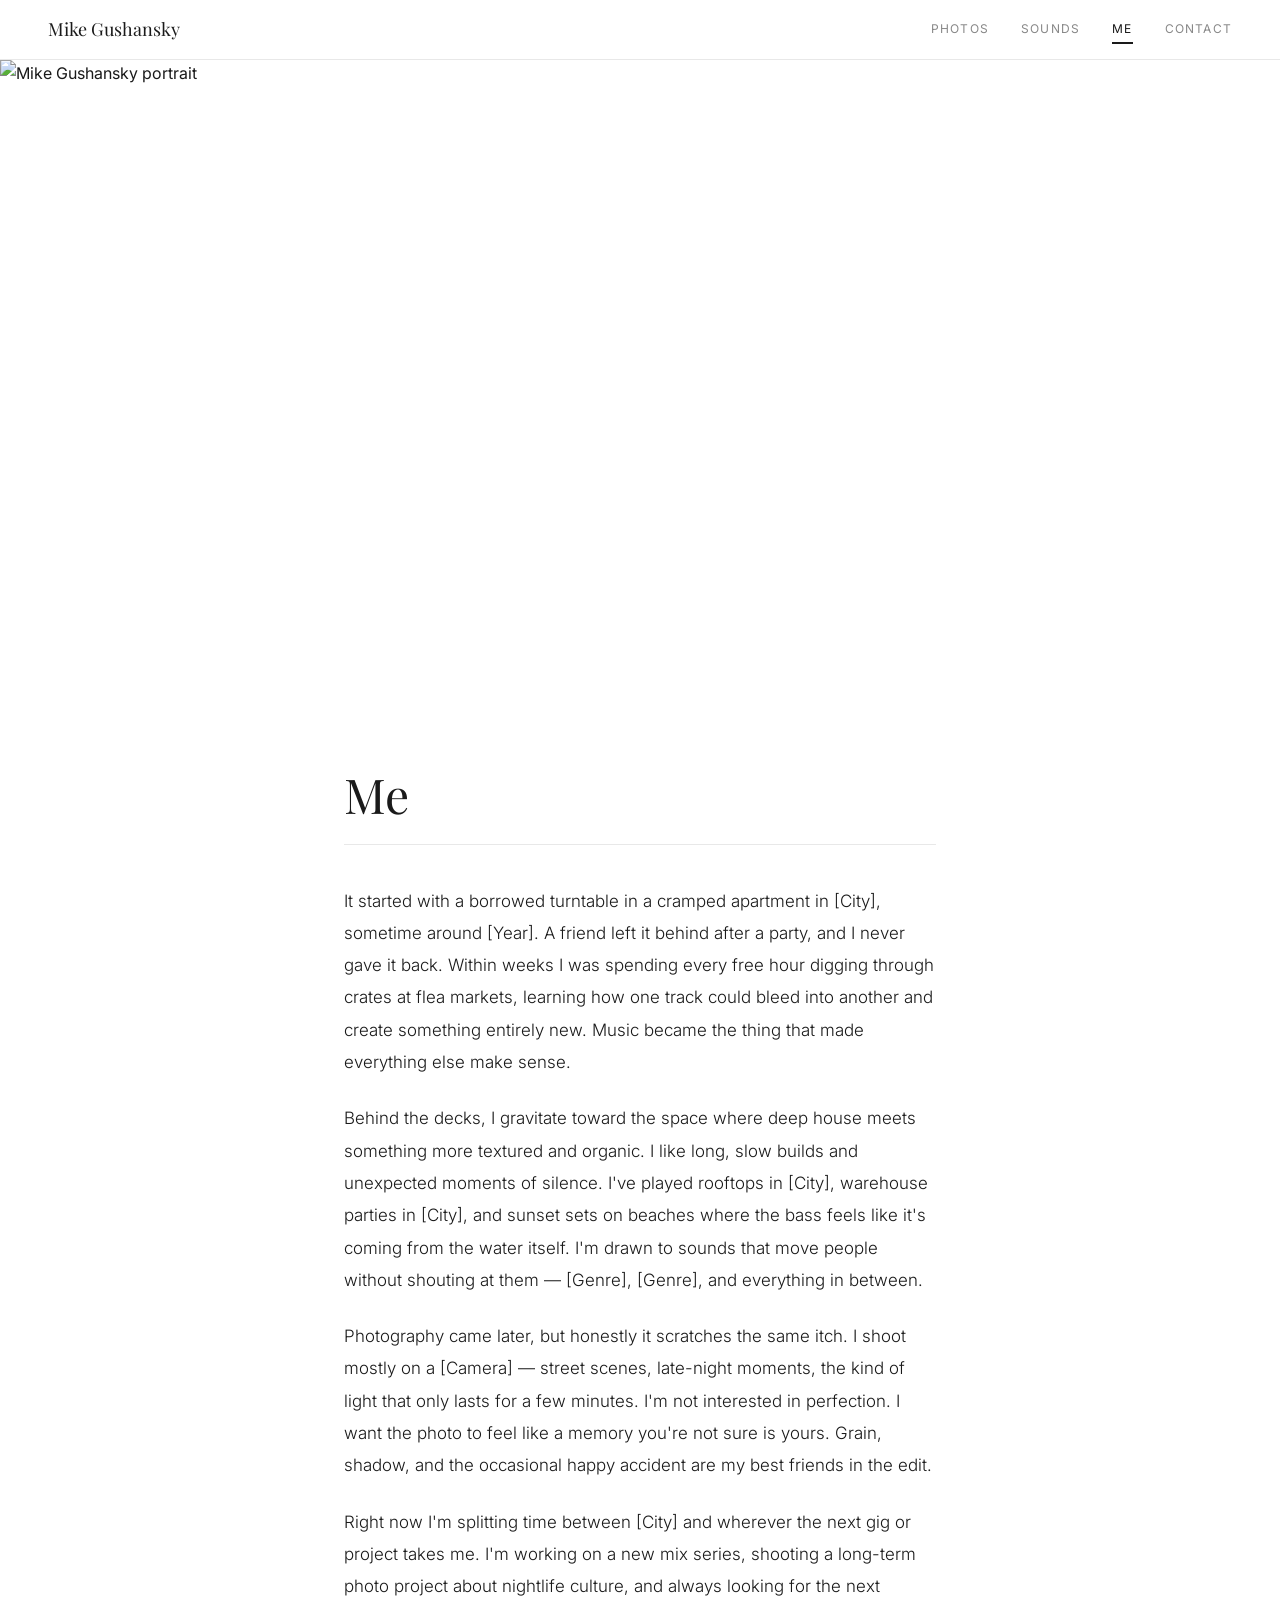
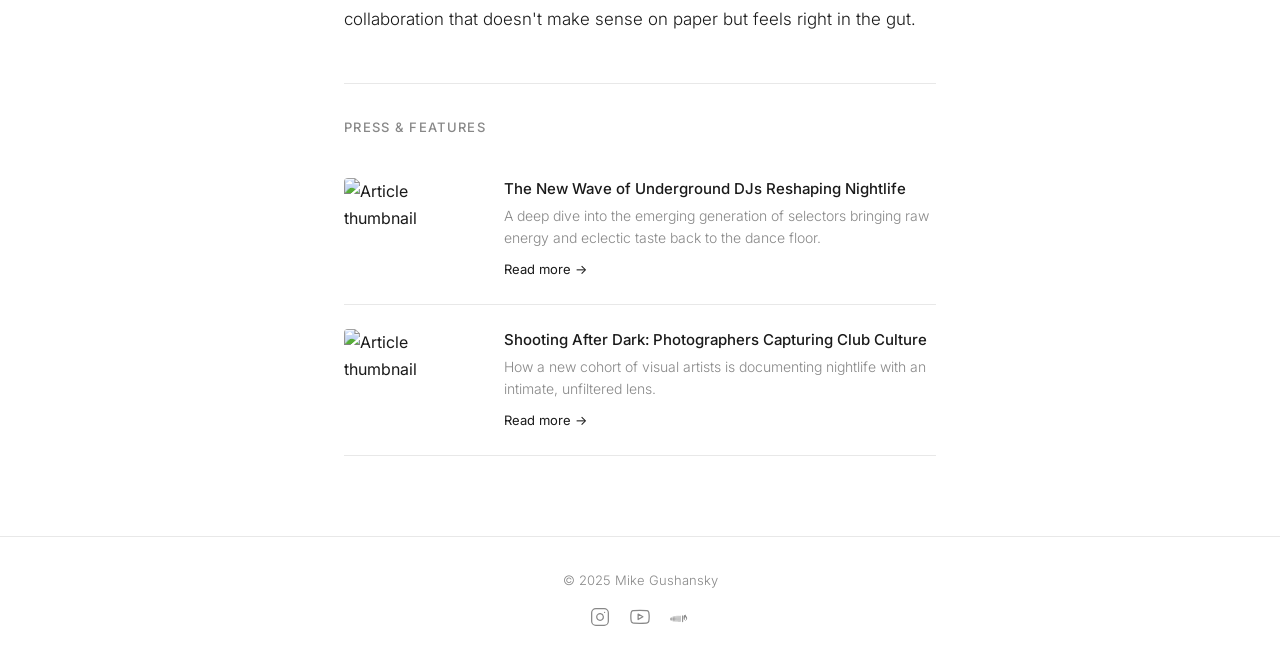
==== me.html @ 5182df88 "Initial commit — full portfolio website Complete static site with homepage, photos gallery, sounds/m" ====
<!DOCTYPE html>
<html lang="en">
<head>
  <meta charset="UTF-8">
  <meta name="viewport" content="width=device-width, initial-scale=1.0">
  <meta name="description" content="About Mike Gushansky — DJ, photographer, and creative based in Tel Aviv.">
  <meta property="og:title" content="Mike Gushansky — DJ & Photographer">
  <meta property="og:description" content="Music and photography by Mike Gushansky.">
  <title>Mike Gushansky — Me</title>
  <link rel="preconnect" href="https://fonts.googleapis.com">
  <link href="https://fonts.googleapis.com/css2?family=Playfair+Display:ital,wght@0,400;0,700;1,400&family=Inter:wght@300;400;500&display=swap" rel="stylesheet">
  <link rel="stylesheet" href="css/styles.css">
  <script src="https://identity.netlify.com/v1/netlify-identity-widget.js"></script>
</head>
<body>

  <!-- Top Navigation -->
  <nav class="top-nav">
    <a href="index.html" class="top-nav__logo">Mike Gushansky</a>
    <div class="top-nav__links">
      <a href="photos.html" class="top-nav__link">Photos</a>
      <a href="sounds.html" class="top-nav__link">Sounds</a>
      <a href="me.html" class="top-nav__link top-nav__link--active">Me</a>
      <a href="contact.html" class="top-nav__link">Contact</a>
    </div>
    <button class="hamburger" aria-label="Menu">
      <span class="hamburger__line"></span>
      <span class="hamburger__line"></span>
      <span class="hamburger__line"></span>
    </button>
  </nav>

  <!-- Mobile Menu -->
  <div class="mobile-menu">
    <a href="photos.html" class="mobile-menu__link">Photos</a>
    <a href="sounds.html" class="mobile-menu__link">Sounds</a>
    <a href="me.html" class="mobile-menu__link mobile-menu__link--active">Me</a>
    <a href="contact.html" class="mobile-menu__link">Contact</a>
  </div>

  <div class="page-body">
    <main>

      <!-- ME PAGE PHOTO: replace src with your photo path -->
      <div class="me-hero">
        <img src="https://picsum.photos/1600/900?random=20" alt="Mike Gushansky portrait">
      </div>

      <div class="me-content">
        <h1 class="me-content__title fade-in">Me</h1>
        <hr class="me-content__rule">

        <div class="me-content__bio fade-in">
          <p>It started with a borrowed turntable in a cramped apartment in [City], sometime around [Year]. A friend left it behind after a party, and I never gave it back. Within weeks I was spending every free hour digging through crates at flea markets, learning how one track could bleed into another and create something entirely new. Music became the thing that made everything else make sense.</p>

          <p>Behind the decks, I gravitate toward the space where deep house meets something more textured and organic. I like long, slow builds and unexpected moments of silence. I've played rooftops in [City], warehouse parties in [City], and sunset sets on beaches where the bass feels like it's coming from the water itself. I'm drawn to sounds that move people without shouting at them — [Genre], [Genre], and everything in between.</p>

          <p>Photography came later, but honestly it scratches the same itch. I shoot mostly on a [Camera] — street scenes, late-night moments, the kind of light that only lasts for a few minutes. I'm not interested in perfection. I want the photo to feel like a memory you're not sure is yours. Grain, shadow, and the occasional happy accident are my best friends in the edit.</p>

          <p>Right now I'm splitting time between [City] and wherever the next gig or project takes me. I'm working on a new mix series, shooting a long-term photo project about nightlife culture, and always looking for the next collaboration that doesn't make sense on paper but feels right in the gut.</p>
        </div>

        <!-- Press & Features -->
        <div class="me-press fade-in">
          <h2 class="me-press__heading">Press & Features</h2>

          <!-- PRESS CARD: replace href, thumbnail src, title, description -->
          <a href="#" class="press-card" target="_blank">
            <img src="https://picsum.photos/seed/press1/400/250" alt="Article thumbnail" class="press-card__img">
            <div class="press-card__text">
              <h3 class="press-card__title">The New Wave of Underground DJs Reshaping Nightlife</h3>
              <p class="press-card__desc">A deep dive into the emerging generation of selectors bringing raw energy and eclectic taste back to the dance floor.</p>
              <span class="press-card__link">Read more &rarr;</span>
            </div>
          </a>

          <!-- PRESS CARD: replace href, thumbnail src, title, description -->
          <a href="#" class="press-card" target="_blank">
            <img src="https://picsum.photos/seed/press2/400/250" alt="Article thumbnail" class="press-card__img">
            <div class="press-card__text">
              <h3 class="press-card__title">Shooting After Dark: Photographers Capturing Club Culture</h3>
              <p class="press-card__desc">How a new cohort of visual artists is documenting nightlife with an intimate, unfiltered lens.</p>
              <span class="press-card__link">Read more &rarr;</span>
            </div>
          </a>

        </div>

      </div>

    </main>

    <!-- Footer -->
    <footer class="site-footer">
      <p class="site-footer__copy">&copy; 2025 Mike Gushansky</p>
      <div class="site-footer__socials">
        <a href="#" target="_blank" aria-label="Instagram">
          <svg viewBox="0 0 24 24" fill="none" stroke="currentColor" stroke-width="1.5" stroke-linecap="round" stroke-linejoin="round"><rect x="2" y="2" width="20" height="20" rx="5" ry="5"></rect><path d="M16 11.37A4 4 0 1 1 12.63 8 4 4 0 0 1 16 11.37z"></path><line x1="17.5" y1="6.5" x2="17.51" y2="6.5"></line></svg>
        </a>
        <a href="#" target="_blank" aria-label="YouTube">
          <svg viewBox="0 0 24 24" fill="none" stroke="currentColor" stroke-width="1.5" stroke-linecap="round" stroke-linejoin="round"><path d="M22.54 6.42a2.78 2.78 0 0 0-1.94-2C18.88 4 12 4 12 4s-6.88 0-8.6.46a2.78 2.78 0 0 0-1.94 2A29 29 0 0 0 1 11.75a29 29 0 0 0 .46 5.33A2.78 2.78 0 0 0 3.4 19.13C5.12 19.56 12 19.56 12 19.56s6.88 0 8.6-.46a2.78 2.78 0 0 0 1.94-2 29 29 0 0 0 .46-5.25 29 29 0 0 0-.46-5.43z"></path><polygon points="9.75 15.02 15.5 11.75 9.75 8.48 9.75 15.02"></polygon></svg>
        </a>
        <a href="#" target="_blank" aria-label="SoundCloud">
          <svg viewBox="0 0 24 24" fill="currentColor"><path d="M1.175 12.225c-.051 0-.094.046-.101.1l-.233 2.154.233 2.105c.007.058.05.098.101.098.05 0 .09-.04.099-.098l.255-2.105-.27-2.154c-.009-.06-.05-.1-.1-.1m-.899.828c-.06 0-.091.037-.104.094L0 14.479l.172 1.282c.013.06.045.094.104.094.057 0 .09-.038.104-.094l.2-1.282-.2-1.332c-.014-.057-.047-.094-.104-.094m1.8-1.156c-.063 0-.11.05-.116.11l-.213 2.451.213 2.36c.006.063.053.11.116.11.063 0 .109-.047.116-.11l.244-2.36-.244-2.45c-.007-.064-.053-.111-.116-.111m.899-.427c-.073 0-.126.058-.132.125l-.193 2.878.193 2.728c.006.071.059.125.132.125.072 0 .123-.054.132-.125l.217-2.728-.217-2.878c-.009-.067-.06-.125-.132-.125m.9-.235c-.082 0-.14.066-.148.14l-.174 3.113.174 2.86c.008.076.066.14.148.14.08 0 .138-.064.148-.14l.197-2.86-.197-3.113c-.01-.074-.068-.14-.148-.14m.9-.236c-.09 0-.154.073-.16.155l-.155 3.349.155 2.94c.006.084.07.155.16.155.088 0 .152-.071.16-.155l.175-2.94-.175-3.349c-.008-.082-.072-.155-.16-.155m.998-.146c-.1 0-.17.08-.176.168l-.135 3.495.135 2.993c.006.09.076.168.176.168.098 0 .168-.078.176-.168l.154-2.993-.154-3.495c-.008-.088-.078-.168-.176-.168m1.1-.198c-.11 0-.187.09-.193.183l-.117 3.693.117 3.024c.006.098.083.183.193.183.108 0 .183-.085.193-.183l.13-3.024-.13-3.693c-.01-.093-.085-.183-.193-.183m1.098-.134c-.12 0-.2.098-.207.197l-.098 3.827.098 3.05c.007.103.087.197.207.197.118 0 .198-.094.207-.197l.11-3.05-.11-3.827c-.009-.099-.089-.197-.207-.197m1.1-.088c-.13 0-.214.105-.22.21l-.078 3.915.079 3.066c.006.11.09.21.22.21.127 0 .21-.1.22-.21l.088-3.066-.089-3.914c-.009-.106-.092-.211-.22-.211m1.202-.02c-.14 0-.228.116-.234.226l-.063 3.934.064 3.076c.006.116.094.226.234.226.137 0 .225-.11.234-.226l.072-3.076-.072-3.934c-.009-.11-.097-.226-.234-.226m1.2.032c-.148 0-.24.122-.247.238l-.047 3.902.047 3.082c.007.12.1.238.248.238.146 0 .238-.118.247-.238l.053-3.082-.053-3.902c-.009-.116-.101-.238-.247-.238m1.302.05c-.09 0-.168.04-.217.106-.03.04-.047.09-.05.143l-.03 3.747.03 3.074c.004.06.02.11.05.15.05.065.127.107.218.107.088 0 .165-.04.215-.104.032-.04.05-.092.053-.153l.034-3.074-.034-3.747c-.003-.06-.02-.11-.053-.15-.05-.067-.127-.109-.216-.109m2.372-.384c-.193 0-.36.079-.474.21a.62.62 0 0 0-.152.378v.002l-.035 3.822.035 3.05a.627.627 0 0 0 .626.593c.33 0 .604-.252.627-.577v.003l.038-3.069-.038-3.838c-.016-.04-.027-.08-.044-.116a1.1 1.1 0 0 0-.193-.32 1.094 1.094 0 0 0-.39-.278m4.1-.497c-.227-.09-.474-.137-.73-.137-1.12 0-2.028.89-2.058 2.003v.004l-.002 2.588v.002c.03 1.112.938 2.001 2.06 2.001.556 0 1.06-.22 1.43-.578.371-.359.6-.858.6-1.41V13.12c0-1.094-.757-2.012-1.781-2.268m.614 4.678a.835.835 0 0 1-.834.834c-.46 0-.833-.374-.833-.834v-2.41a.834.834 0 0 1 .833-.832c.46 0 .834.372.834.833v2.41z"/></svg>
        </a>
      </div>
    </footer>

  </div>

  <script src="js/main.js"></script>
  <script>
    if (window.netlifyIdentity) {
      window.netlifyIdentity.on("init", user => {
        if (!user) {
          window.netlifyIdentity.on("login", () => {
            document.location.href = "/admin/";
          });
        }
      });
    }
  </script>
</body>
</html>
---- css/styles.css ----
/* ==========================================================================
   Mike Gushansky — Global Stylesheet
   ========================================================================== */

/* --- CSS Custom Properties --- */
:root {
  --color-bg: #FFFFFF;
  --color-bg-soft: #F7F7F5;
  --color-text: #1A1A1A;
  --color-text-muted: #888888;
  --color-border: #E8E8E8;
  --color-hover: #000000;
}

/* --- Reset & Base --- */
*,
*::before,
*::after {
  margin: 0;
  padding: 0;
  box-sizing: border-box;
}

html {
  font-size: 16px;
  -webkit-text-size-adjust: 100%;
}

body {
  font-family: 'Inter', -apple-system, BlinkMacSystemFont, sans-serif;
  font-weight: 400;
  color: var(--color-text);
  background: var(--color-bg);
  line-height: 1.7;
  -webkit-font-smoothing: antialiased;
  -moz-osx-font-smoothing: grayscale;
}

a {
  color: inherit;
  text-decoration: none;
}

img {
  display: block;
  max-width: 100%;
}

ul, ol {
  list-style: none;
}

button {
  font-family: inherit;
  cursor: pointer;
  border: none;
  background: none;
}

select, input, textarea {
  font-family: inherit;
}

/* --- Fade In Animation --- */
.fade-in {
  opacity: 0;
  transform: translateY(24px);
  transition: opacity 0.6s ease, transform 0.6s ease;
}

.fade-in.visible {
  opacity: 1;
  transform: translateY(0);
}

/* ==========================================================================
   HOMEPAGE
   ========================================================================== */

.home-page {
  height: 100vh;
  height: 100dvh;
  overflow: hidden;
  position: relative;
  background: var(--color-bg);
}

/* Corner Navigation */
.corner-nav__link {
  position: fixed;
  font-family: 'Inter', sans-serif;
  font-weight: 400;
  text-transform: uppercase;
  letter-spacing: 0.15em;
  font-size: 12px;
  color: var(--color-text-muted);
  transition: color 0.3s ease;
  z-index: 10;
}

.corner-nav__link:hover {
  color: var(--color-text);
}

.corner-nav__link--top-left {
  top: 32px;
  left: 32px;
}

.corner-nav__link--top-right {
  top: 32px;
  right: 32px;
}

.corner-nav__link--bottom-left {
  bottom: 32px;
  left: 32px;
}

.corner-nav__link--bottom-right {
  bottom: 32px;
  right: 32px;
}

/* Centered Name */
.home-name {
  position: absolute;
  top: 50%;
  left: 50%;
  transform: translate(-50%, -50%);
  font-family: 'Playfair Display', serif;
  font-weight: 400;
  font-size: clamp(36px, 6vw, 72px);
  color: var(--color-text);
  white-space: nowrap;
  text-align: center;
}

/* ==========================================================================
   INNER PAGE NAVIGATION
   ========================================================================== */

.top-nav {
  position: fixed;
  top: 0;
  left: 0;
  right: 0;
  height: 60px;
  background: var(--color-bg);
  border-bottom: 1px solid var(--color-border);
  display: flex;
  align-items: center;
  justify-content: space-between;
  padding: 0 48px;
  z-index: 1000;
}

.top-nav__logo {
  font-family: 'Playfair Display', serif;
  font-weight: 400;
  font-size: 18px;
  color: var(--color-text);
}

.top-nav__links {
  display: flex;
  align-items: center;
  gap: 32px;
}

.top-nav__link {
  font-family: 'Inter', sans-serif;
  font-weight: 400;
  text-transform: uppercase;
  letter-spacing: 0.1em;
  font-size: 12px;
  color: var(--color-text-muted);
  transition: color 0.3s ease;
  position: relative;
}

.top-nav__link:hover {
  color: var(--color-text);
}

.top-nav__link--active {
  color: var(--color-text);
}

.top-nav__link--active::after {
  content: '';
  position: absolute;
  bottom: -4px;
  left: 0;
  right: 0;
  height: 2px;
  background: var(--color-text);
}

/* Hamburger */
.hamburger {
  display: none;
  flex-direction: column;
  justify-content: center;
  align-items: center;
  width: 32px;
  height: 32px;
  gap: 5px;
  cursor: pointer;
  z-index: 1001;
}

.hamburger__line {
  width: 20px;
  height: 1.5px;
  background: var(--color-text);
  transition: transform 0.3s ease, opacity 0.3s ease;
}

.hamburger.active .hamburger__line:nth-child(1) {
  transform: translateY(6.5px) rotate(45deg);
}

.hamburger.active .hamburger__line:nth-child(2) {
  opacity: 0;
}

.hamburger.active .hamburger__line:nth-child(3) {
  transform: translateY(-6.5px) rotate(-45deg);
}

/* Mobile Menu Overlay */
.mobile-menu {
  display: none;
  position: fixed;
  inset: 0;
  background: var(--color-bg);
  z-index: 999;
  flex-direction: column;
  align-items: center;
  justify-content: center;
  gap: 40px;
}

.mobile-menu.active {
  display: flex;
}

.mobile-menu__link {
  font-family: 'Inter', sans-serif;
  font-weight: 400;
  text-transform: uppercase;
  letter-spacing: 0.15em;
  font-size: 16px;
  color: var(--color-text-muted);
  transition: color 0.3s ease;
}

.mobile-menu__link:hover,
.mobile-menu__link--active {
  color: var(--color-text);
}

/* ==========================================================================
   INNER PAGE LAYOUT
   ========================================================================== */

.page-body {
  padding-top: 60px;
}

.content-wrap {
  max-width: 1200px;
  margin: 0 auto;
  padding: 0 48px;
}

.section-padding {
  padding: 80px 0;
}

/* ==========================================================================
   FOOTER
   ========================================================================== */

.site-footer {
  border-top: 1px solid var(--color-border);
  padding: 32px 0;
  text-align: center;
}

.site-footer__copy {
  font-family: 'Inter', sans-serif;
  font-weight: 300;
  font-size: 13px;
  color: var(--color-text-muted);
}

.site-footer__socials {
  display: flex;
  align-items: center;
  justify-content: center;
  gap: 20px;
  margin-top: 16px;
}

.site-footer__socials a {
  color: var(--color-text-muted);
  transition: color 0.3s ease;
  display: flex;
}

.site-footer__socials a:hover {
  color: var(--color-text);
}

.site-footer__socials svg {
  width: 20px;
  height: 20px;
}

/* ==========================================================================
   PHOTOS PAGE — Carousel
   ========================================================================== */

.carousel {
  position: relative;
  width: 100%;
  height: 100vh;
  overflow: hidden;
}

.carousel__track {
  display: flex;
  height: 100%;
  transition: transform 0.5s ease;
}

.carousel__slide {
  min-width: 100%;
  height: 100%;
  position: relative;
}

.carousel__slide img {
  width: 100%;
  height: 100%;
  object-fit: cover;
}

.carousel__caption {
  position: absolute;
  bottom: 0;
  left: 0;
  right: 0;
  padding: 80px 48px 40px;
  background: linear-gradient(to top, rgba(0,0,0,0.5), transparent);
  z-index: 2;
}

.carousel__caption-title {
  font-family: 'Inter', sans-serif;
  font-weight: 400;
  font-size: 16px;
  color: #fff;
  margin-bottom: 4px;
}

.carousel__caption-meta {
  font-family: 'Inter', sans-serif;
  font-weight: 300;
  font-size: 13px;
  color: rgba(255,255,255,0.7);
}

.carousel__arrow {
  position: absolute;
  top: 50%;
  transform: translateY(-50%);
  width: 48px;
  height: 48px;
  border-radius: 50%;
  background: rgba(255,255,255,0.15);
  display: flex;
  align-items: center;
  justify-content: center;
  z-index: 3;
  transition: background 0.3s ease;
  cursor: pointer;
  border: none;
}

.carousel__arrow:hover {
  background: rgba(255,255,255,0.3);
}

.carousel__arrow svg {
  width: 20px;
  height: 20px;
  fill: none;
  stroke: #fff;
  stroke-width: 2;
  stroke-linecap: round;
  stroke-linejoin: round;
}

.carousel__arrow--prev {
  left: 24px;
}

.carousel__arrow--next {
  right: 24px;
}

.carousel__dots {
  position: absolute;
  bottom: 20px;
  left: 50%;
  transform: translateX(-50%);
  display: flex;
  gap: 8px;
  z-index: 3;
}

.carousel__dot {
  width: 8px;
  height: 8px;
  border-radius: 50%;
  background: rgba(255,255,255,0.4);
  cursor: pointer;
  border: none;
  padding: 0;
  transition: background 0.3s ease;
}

.carousel__dot--active {
  background: #fff;
}

/* ==========================================================================
   PHOTOS PAGE — Masonry Gallery
   ========================================================================== */

.gallery {
  column-count: 2;
  column-gap: 12px;
  padding: 12px 0;
}

.gallery__item {
  break-inside: avoid;
  margin-bottom: 12px;
  cursor: pointer;
  overflow: hidden;
}

.gallery__item img {
  width: 100%;
  display: block;
  opacity: 0;
  transition: opacity 0.6s ease;
}

.gallery__item img.loaded {
  opacity: 1;
}

/* ==========================================================================
   PHOTOS PAGE — Lightbox
   ========================================================================== */

.lightbox {
  display: none;
  position: fixed;
  inset: 0;
  background: #000;
  z-index: 2000;
  align-items: center;
  justify-content: center;
}

.lightbox.active {
  display: flex;
}

.lightbox__img {
  max-width: 95vw;
  max-height: 95vh;
  object-fit: contain;
}

.lightbox__close {
  position: absolute;
  top: 20px;
  right: 24px;
  color: #fff;
  font-size: 24px;
  cursor: pointer;
  background: none;
  border: none;
  line-height: 1;
  z-index: 2001;
  padding: 8px;
}

.lightbox__arrow {
  position: absolute;
  top: 50%;
  transform: translateY(-50%);
  width: 48px;
  height: 48px;
  border-radius: 50%;
  background: rgba(255,255,255,0.15);
  display: flex;
  align-items: center;
  justify-content: center;
  z-index: 2001;
  transition: background 0.3s ease;
  cursor: pointer;
  border: none;
}

.lightbox__arrow:hover {
  background: rgba(255,255,255,0.3);
}

.lightbox__arrow svg {
  width: 20px;
  height: 20px;
  fill: none;
  stroke: #fff;
  stroke-width: 2;
  stroke-linecap: round;
  stroke-linejoin: round;
}

.lightbox__arrow--prev {
  left: 24px;
}

.lightbox__arrow--next {
  right: 24px;
}

/* ==========================================================================
   SOUNDS PAGE
   ========================================================================== */

.page-header {
  text-align: center;
  padding: 80px 0 48px;
}

.page-header__title {
  font-family: 'Playfair Display', serif;
  font-weight: 400;
  font-size: clamp(36px, 5vw, 48px);
  color: var(--color-text);
  margin-bottom: 12px;
}

.page-header__tagline {
  font-family: 'Inter', sans-serif;
  font-weight: 300;
  font-size: 16px;
  color: var(--color-text-muted);
}

/* Featured Mix */
.featured-mix {
  max-width: 900px;
  margin: 0 auto;
  padding-bottom: 80px;
}

.featured-mix__embed {
  position: relative;
  padding-bottom: 56.25%;
  height: 0;
  border-radius: 4px;
  overflow: hidden;
  box-shadow: 0 4px 24px rgba(0,0,0,0.08);
}

.featured-mix__embed iframe {
  position: absolute;
  top: 0;
  left: 0;
  width: 100%;
  height: 100%;
  border: 0;
}

.featured-mix__info {
  margin-top: 24px;
}

.featured-mix__title {
  font-family: 'Playfair Display', serif;
  font-weight: 400;
  font-size: clamp(24px, 3vw, 32px);
  color: var(--color-text);
  margin-bottom: 8px;
}

.featured-mix__meta {
  font-family: 'Inter', sans-serif;
  font-weight: 300;
  font-size: 13px;
  color: var(--color-text-muted);
  margin-bottom: 16px;
}

.featured-mix__desc {
  font-family: 'Inter', sans-serif;
  font-weight: 300;
  font-size: 15px;
  line-height: 1.7;
  color: var(--color-text);
}

/* Mix Grid */
.mix-section__heading {
  font-family: 'Playfair Display', serif;
  font-weight: 400;
  font-size: clamp(28px, 4vw, 36px);
  color: var(--color-text);
  margin-bottom: 40px;
}

.mix-grid {
  display: grid;
  grid-template-columns: repeat(2, 1fr);
  gap: 32px;
}

.mix-card {
  cursor: pointer;
}

.mix-card__thumb {
  position: relative;
  border-radius: 4px;
  overflow: hidden;
}

.mix-card__thumb img {
  width: 100%;
  aspect-ratio: 16 / 9;
  object-fit: cover;
  transition: transform 0.3s ease;
}

.mix-card:hover .mix-card__thumb img {
  transform: scale(1.02);
}

.mix-card__title {
  font-family: 'Inter', sans-serif;
  font-weight: 500;
  font-size: 16px;
  margin-top: 12px;
  color: var(--color-text);
}

.mix-card__meta {
  font-family: 'Inter', sans-serif;
  font-weight: 300;
  font-size: 13px;
  color: var(--color-text-muted);
  margin-top: 4px;
}

.mix-card__genre {
  display: inline-block;
  border: 1px solid var(--color-border);
  border-radius: 100px;
  padding: 4px 10px;
  font-family: 'Inter', sans-serif;
  font-weight: 400;
  font-size: 11px;
  text-transform: uppercase;
  letter-spacing: 0.1em;
  color: var(--color-text-muted);
  margin-top: 8px;
}

/* Mix Modal */
.mix-modal {
  display: none;
  position: fixed;
  inset: 0;
  background: rgba(0,0,0,0.85);
  z-index: 2000;
  align-items: center;
  justify-content: center;
}

.mix-modal.active {
  display: flex;
}

.mix-modal__container {
  background: #fff;
  max-width: 800px;
  width: 90%;
  padding: 24px;
  border-radius: 4px;
  position: relative;
}

.mix-modal__embed {
  position: relative;
  padding-bottom: 56.25%;
  height: 0;
}

.mix-modal__embed iframe {
  position: absolute;
  top: 0;
  left: 0;
  width: 100%;
  height: 100%;
  border: 0;
}

.mix-modal__close {
  position: absolute;
  top: -40px;
  right: 0;
  color: #fff;
  font-size: 24px;
  cursor: pointer;
  background: none;
  border: none;
  line-height: 1;
  padding: 8px;
  transition: color 0.3s ease;
}

.mix-modal__close:hover {
  color: var(--color-text-muted);
}

/* ==========================================================================
   ME PAGE
   ========================================================================== */

.me-hero {
  width: 100%;
  height: 70vh;
  overflow: hidden;
}

.me-hero img {
  width: 100%;
  height: 100%;
  object-fit: cover;
  object-position: center top;
}

.me-content {
  max-width: 640px;
  margin: 64px auto 0;
  padding: 0 24px 80px;
}

.me-content__title {
  font-family: 'Playfair Display', serif;
  font-weight: 400;
  font-size: clamp(36px, 5vw, 48px);
  margin-bottom: 8px;
}

.me-content__rule {
  border: none;
  border-top: 1px solid var(--color-border);
  margin-bottom: 40px;
}

.me-content__bio p {
  font-family: 'Inter', sans-serif;
  font-weight: 300;
  font-size: 17px;
  line-height: 1.9;
  margin-bottom: 24px;
}

/* Press */
.me-press {
  margin-top: 48px;
  border-top: 1px solid var(--color-border);
  padding-top: 32px;
}

.me-press__heading {
  font-family: 'Inter', sans-serif;
  font-weight: 500;
  font-size: 13px;
  text-transform: uppercase;
  letter-spacing: 0.1em;
  color: var(--color-text-muted);
  margin-bottom: 16px;
}

/* Press Cards */
.press-card {
  display: flex;
  gap: 20px;
  padding: 24px 0;
  border-bottom: 1px solid var(--color-border);
  text-decoration: none;
  color: inherit;
  transition: opacity 0.3s ease;
}

.press-card:hover .press-card__img {
  opacity: 0.85;
}

.press-card__img {
  width: 140px;
  aspect-ratio: 16 / 10;
  object-fit: cover;
  border-radius: 4px;
  flex-shrink: 0;
  transition: opacity 0.3s ease;
}

.press-card__text {
  display: flex;
  flex-direction: column;
  justify-content: center;
}

.press-card__title {
  font-family: 'Inter', sans-serif;
  font-weight: 500;
  font-size: 15px;
  color: var(--color-text);
  line-height: 1.4;
}

.press-card__desc {
  font-family: 'Inter', sans-serif;
  font-weight: 300;
  font-size: 14px;
  color: var(--color-text-muted);
  line-height: 1.6;
  margin-top: 6px;
}

.press-card__link {
  font-family: 'Inter', sans-serif;
  font-weight: 400;
  font-size: 13px;
  color: var(--color-text);
  margin-top: 8px;
}

/* ==========================================================================
   CONTACT PAGE
   ========================================================================== */

.contact-form-wrap {
  max-width: 600px;
  margin: 0 auto;
  padding-bottom: 80px;
}

.contact-form {
  display: flex;
  flex-direction: column;
  gap: 20px;
}

.contact-form input,
.contact-form select,
.contact-form textarea {
  width: 100%;
  border: 1px solid var(--color-border);
  border-radius: 4px;
  padding: 12px 16px;
  font-family: 'Inter', sans-serif;
  font-weight: 400;
  font-size: 15px;
  color: var(--color-text);
  background: var(--color-bg);
  transition: border-color 0.3s ease;
  appearance: none;
  -webkit-appearance: none;
}

.contact-form select {
  background-image: url("data:image/svg+xml,%3Csvg xmlns='http://www.w3.org/2000/svg' width='12' height='12' viewBox='0 0 12 12'%3E%3Cpath d='M2 4l4 4 4-4' fill='none' stroke='%23888' stroke-width='1.5'/%3E%3C/svg%3E");
  background-repeat: no-repeat;
  background-position: right 16px center;
  padding-right: 40px;
}

.contact-form input:focus,
.contact-form select:focus,
.contact-form textarea:focus {
  border-color: var(--color-text);
  outline: none;
}

.contact-form input::placeholder,
.contact-form textarea::placeholder {
  color: var(--color-text-muted);
}

.contact-form textarea {
  resize: vertical;
}

.contact-form__submit {
  width: 100%;
  height: 52px;
  background: var(--color-text);
  color: #fff;
  font-family: 'Inter', sans-serif;
  font-weight: 500;
  font-size: 14px;
  text-transform: uppercase;
  letter-spacing: 0.1em;
  border: none;
  border-radius: 4px;
  cursor: pointer;
  transition: background 0.3s ease;
}

.contact-form__submit:hover {
  background: #333;
}

#form-success {
  display: none;
  text-align: center;
  padding: 48px 0;
}

#form-success p {
  font-family: 'Inter', sans-serif;
  font-weight: 300;
  font-size: 18px;
  color: var(--color-text);
}

.contact-socials {
  display: flex;
  align-items: center;
  justify-content: center;
  gap: 24px;
  margin-top: 32px;
}

.contact-socials a {
  color: var(--color-text-muted);
  transition: color 0.3s ease;
  display: flex;
}

.contact-socials a:hover {
  color: var(--color-text);
}

.contact-socials svg {
  width: 28px;
  height: 28px;
}

/* ==========================================================================
   RESPONSIVE
   ========================================================================== */

/* Tablet */
@media (max-width: 1024px) {
  .content-wrap {
    padding: 0 32px;
  }
}

/* Mobile */
@media (max-width: 768px) {
  /* Homepage */
  .corner-nav__link {
    font-size: 10px;
  }

  .corner-nav__link--top-left {
    top: 20px;
    left: 20px;
  }

  .corner-nav__link--top-right {
    top: 20px;
    right: 20px;
  }

  .corner-nav__link--bottom-left {
    bottom: 20px;
    left: 20px;
  }

  .corner-nav__link--bottom-right {
    bottom: 20px;
    right: 20px;
  }

  /* Nav */
  .top-nav {
    padding: 0 24px;
  }

  .top-nav__links {
    display: none;
  }

  .hamburger {
    display: flex;
  }

  /* Content */
  .content-wrap {
    padding: 0 24px;
  }

  .section-padding {
    padding: 48px 0;
  }

  /* Photos */
  .gallery {
    column-count: 1;
  }

  .carousel__arrow {
    width: 36px;
    height: 36px;
  }

  .carousel__arrow svg {
    width: 16px;
    height: 16px;
  }

  .carousel__arrow--prev {
    left: 12px;
  }

  .carousel__arrow--next {
    right: 12px;
  }

  .carousel__caption {
    padding: 60px 24px 32px;
  }

  /* Sounds */
  .mix-grid {
    grid-template-columns: 1fr;
  }

  .page-header {
    padding: 48px 0 32px;
  }

  /* Me */
  .me-hero {
    height: 50vh;
  }

  .me-content {
    margin-top: 40px;
  }

  .press-card {
    flex-direction: column;
  }

  .press-card__img {
    width: 100%;
  }

  /* Contact */
  .contact-form-wrap {
    padding-bottom: 48px;
  }
}
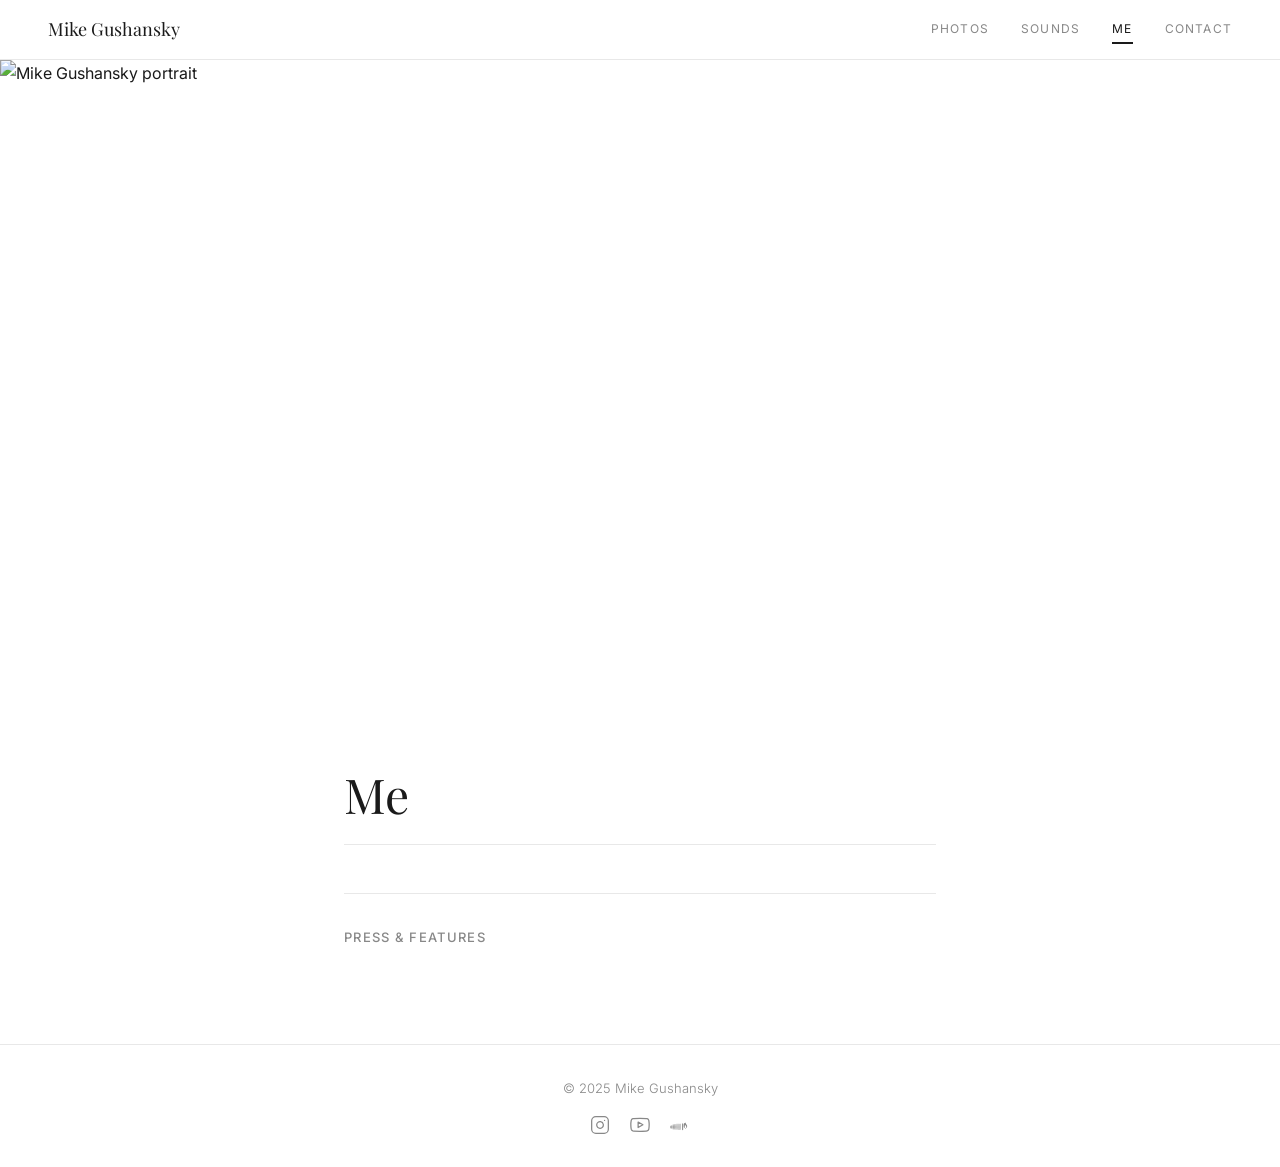
==== commit 5403b730: "Remove all placeholder content — only real CMS submissions show Cleared fake mixes, photos, press ca" ====
--- a/me.html
+++ b/me.html
@@ -51,38 +51,15 @@
         <hr class="me-content__rule">
 
         <div class="me-content__bio fade-in">
-          <p>It started with a borrowed turntable in a cramped apartment in [City], sometime around [Year]. A friend left it behind after a party, and I never gave it back. Within weeks I was spending every free hour digging through crates at flea markets, learning how one track could bleed into another and create something entirely new. Music became the thing that made everything else make sense.</p>
-
-          <p>Behind the decks, I gravitate toward the space where deep house meets something more textured and organic. I like long, slow builds and unexpected moments of silence. I've played rooftops in [City], warehouse parties in [City], and sunset sets on beaches where the bass feels like it's coming from the water itself. I'm drawn to sounds that move people without shouting at them — [Genre], [Genre], and everything in between.</p>
-
-          <p>Photography came later, but honestly it scratches the same itch. I shoot mostly on a [Camera] — street scenes, late-night moments, the kind of light that only lasts for a few minutes. I'm not interested in perfection. I want the photo to feel like a memory you're not sure is yours. Grain, shadow, and the occasional happy accident are my best friends in the edit.</p>
-
-          <p>Right now I'm splitting time between [City] and wherever the next gig or project takes me. I'm working on a new mix series, shooting a long-term photo project about nightlife culture, and always looking for the next collaboration that doesn't make sense on paper but feels right in the gut.</p>
+          <p></p>
+          <p></p>
+          <p></p>
+          <p></p>
         </div>
 
         <!-- Press & Features -->
         <div class="me-press fade-in">
           <h2 class="me-press__heading">Press & Features</h2>
-
-          <!-- PRESS CARD: replace href, thumbnail src, title, description -->
-          <a href="#" class="press-card" target="_blank">
-            <img src="https://picsum.photos/seed/press1/400/250" alt="Article thumbnail" class="press-card__img">
-            <div class="press-card__text">
-              <h3 class="press-card__title">The New Wave of Underground DJs Reshaping Nightlife</h3>
-              <p class="press-card__desc">A deep dive into the emerging generation of selectors bringing raw energy and eclectic taste back to the dance floor.</p>
-              <span class="press-card__link">Read more &rarr;</span>
-            </div>
-          </a>
-
-          <!-- PRESS CARD: replace href, thumbnail src, title, description -->
-          <a href="#" class="press-card" target="_blank">
-            <img src="https://picsum.photos/seed/press2/400/250" alt="Article thumbnail" class="press-card__img">
-            <div class="press-card__text">
-              <h3 class="press-card__title">Shooting After Dark: Photographers Capturing Club Culture</h3>
-              <p class="press-card__desc">How a new cohort of visual artists is documenting nightlife with an intimate, unfiltered lens.</p>
-              <span class="press-card__link">Read more &rarr;</span>
-            </div>
-          </a>
 
         </div>
 
@@ -108,7 +85,56 @@
 
   </div>
 
+  <script>window.__dynamicContent = true;</script>
   <script src="js/main.js"></script>
+  <script>
+    Promise.all([
+      fetch('/_data/about.json').then(function(r) { return r.ok ? r.json() : null; }).catch(function() { return null; }),
+      fetch('/_data/press.json').then(function(r) { return r.ok ? r.json() : null; }).catch(function() { return null; })
+    ]).then(function(results) {
+      var aboutData = results[0];
+      var pressData = results[1];
+
+      // Update bio paragraphs from CMS
+      if (aboutData) {
+        var bioDiv = document.querySelector('.me-content__bio');
+        if (bioDiv) {
+          var paragraphs = bioDiv.querySelectorAll('p');
+          if (aboutData.bio1 && paragraphs[0]) paragraphs[0].textContent = aboutData.bio1;
+          if (aboutData.bio2 && paragraphs[1]) paragraphs[1].textContent = aboutData.bio2;
+          if (aboutData.bio3 && paragraphs[2]) paragraphs[2].textContent = aboutData.bio3;
+          if (aboutData.bio4 && paragraphs[3]) paragraphs[3].textContent = aboutData.bio4;
+        }
+      }
+
+      // Render press cards from CMS
+      if (pressData && pressData.items && pressData.items.length > 0) {
+        var pressSection = document.querySelector('.me-press');
+        if (pressSection) {
+          // Remove existing press cards but keep the heading
+          var existingCards = pressSection.querySelectorAll('.press-card');
+          existingCards.forEach(function(card) { card.remove(); });
+
+          pressData.items.forEach(function(item) {
+            var card = document.createElement('a');
+            card.href = item.url || '#';
+            card.className = 'press-card';
+            card.target = '_blank';
+            card.innerHTML =
+              '<img src="' + escapeHTML(item.thumbnail) + '" alt="Article thumbnail" class="press-card__img">' +
+              '<div class="press-card__text">' +
+                '<h3 class="press-card__title">' + escapeHTML(item.title) + '</h3>' +
+                '<p class="press-card__desc">' + escapeHTML(item.description) + '</p>' +
+                '<span class="press-card__link">Read more &rarr;</span>' +
+              '</div>';
+            pressSection.appendChild(card);
+          });
+        }
+      }
+
+      if (window.initFadeIn) window.initFadeIn();
+    });
+  </script>
   <script>
     if (window.netlifyIdentity) {
       window.netlifyIdentity.on("init", user => {
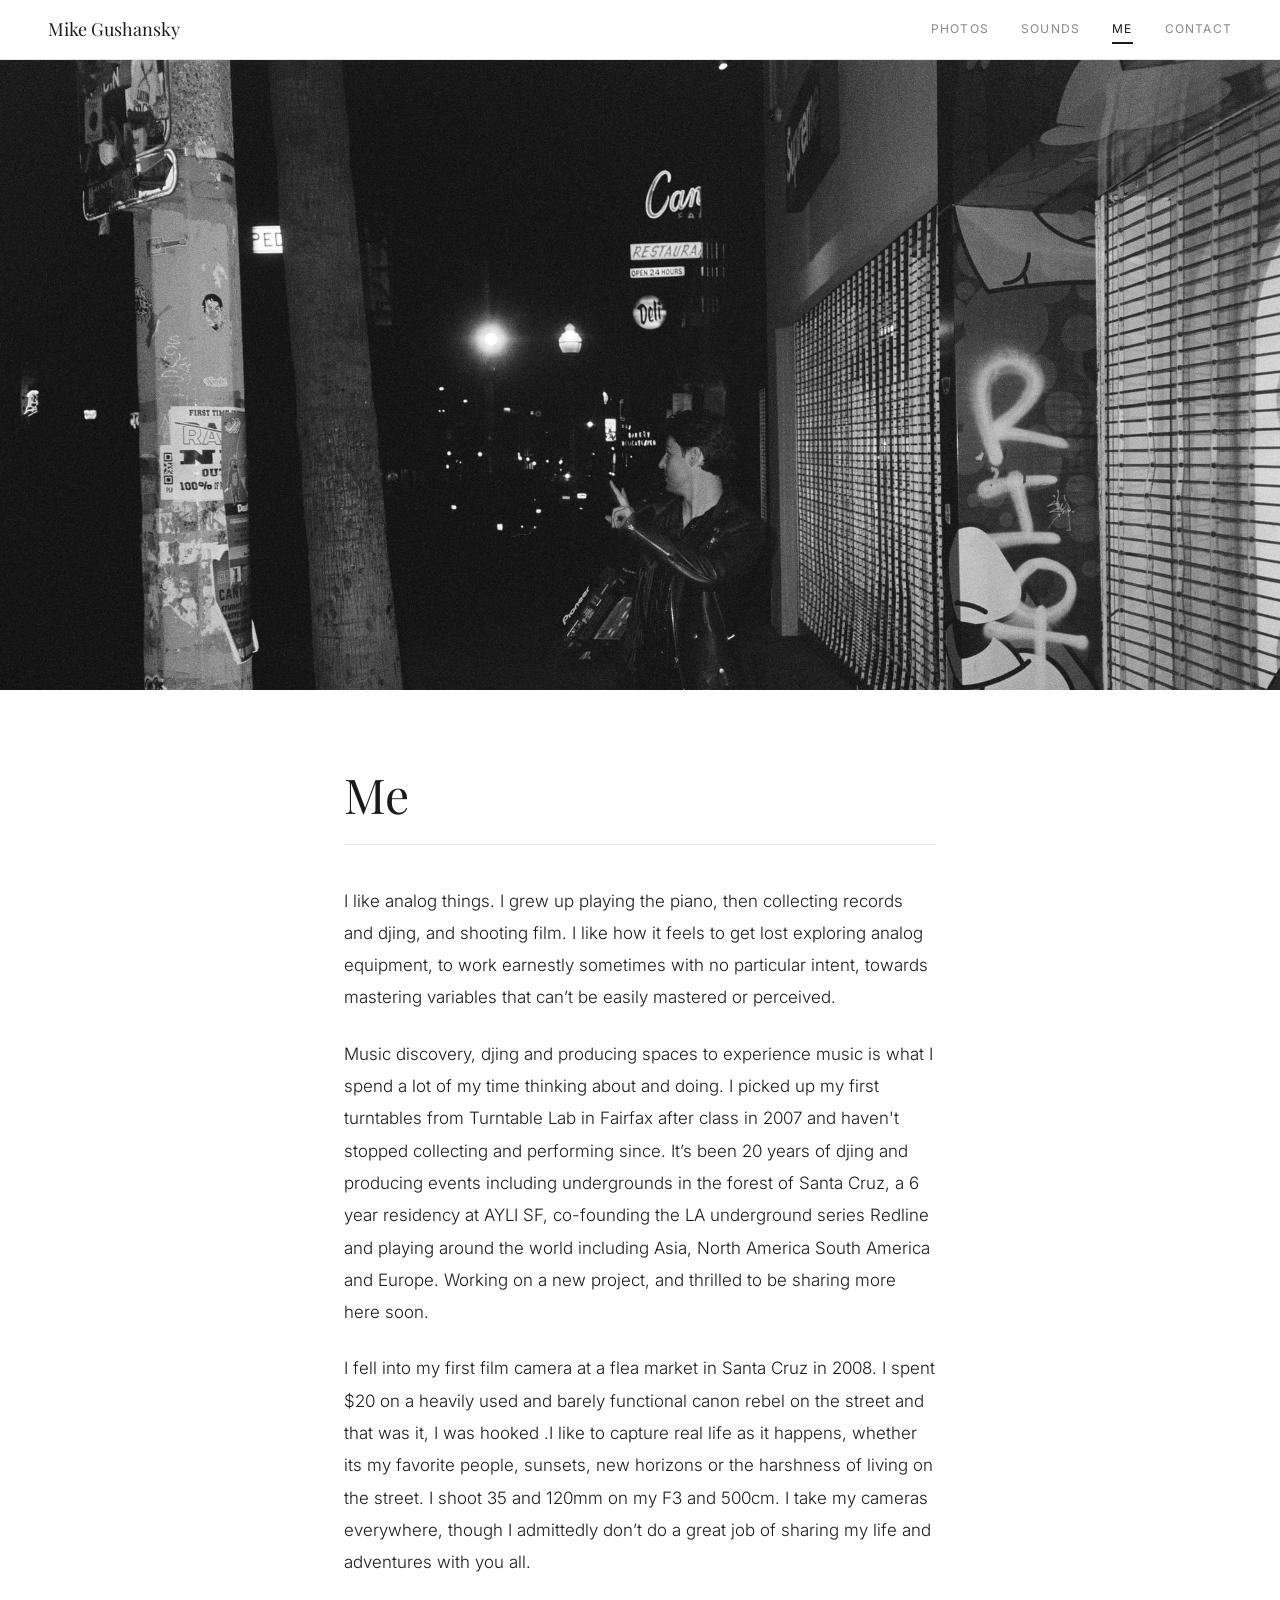
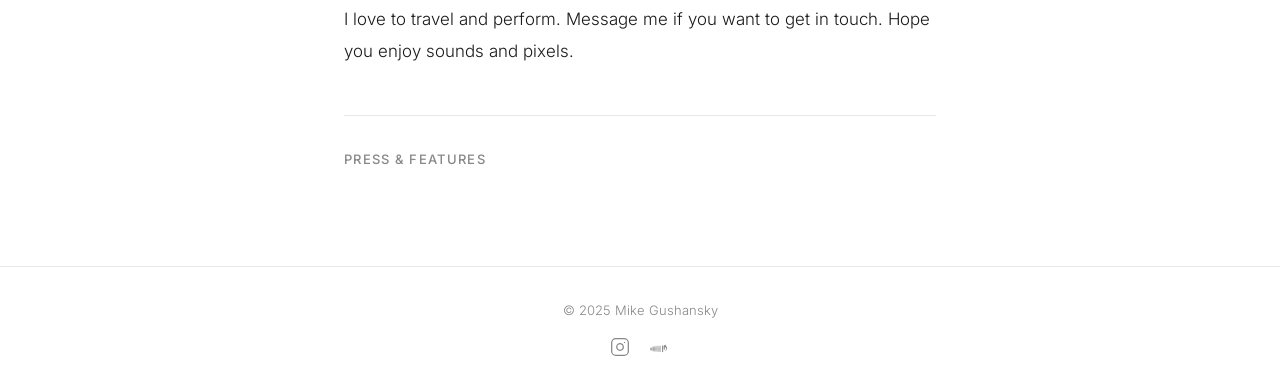
==== commit fb3cbf49: "Update social links: Instagram + SoundCloud only, real URLs Removed YouTube and Mixcloud icons from " ====
--- a/me.html
+++ b/me.html
@@ -71,13 +71,10 @@
     <footer class="site-footer">
       <p class="site-footer__copy">&copy; 2025 Mike Gushansky</p>
       <div class="site-footer__socials">
-        <a href="#" target="_blank" aria-label="Instagram">
+        <a href="https://www.instagram.com/mikegushansky/" target="_blank" aria-label="Instagram">
           <svg viewBox="0 0 24 24" fill="none" stroke="currentColor" stroke-width="1.5" stroke-linecap="round" stroke-linejoin="round"><rect x="2" y="2" width="20" height="20" rx="5" ry="5"></rect><path d="M16 11.37A4 4 0 1 1 12.63 8 4 4 0 0 1 16 11.37z"></path><line x1="17.5" y1="6.5" x2="17.51" y2="6.5"></line></svg>
         </a>
-        <a href="#" target="_blank" aria-label="YouTube">
-          <svg viewBox="0 0 24 24" fill="none" stroke="currentColor" stroke-width="1.5" stroke-linecap="round" stroke-linejoin="round"><path d="M22.54 6.42a2.78 2.78 0 0 0-1.94-2C18.88 4 12 4 12 4s-6.88 0-8.6.46a2.78 2.78 0 0 0-1.94 2A29 29 0 0 0 1 11.75a29 29 0 0 0 .46 5.33A2.78 2.78 0 0 0 3.4 19.13C5.12 19.56 12 19.56 12 19.56s6.88 0 8.6-.46a2.78 2.78 0 0 0 1.94-2 29 29 0 0 0 .46-5.25 29 29 0 0 0-.46-5.43z"></path><polygon points="9.75 15.02 15.5 11.75 9.75 8.48 9.75 15.02"></polygon></svg>
-        </a>
-        <a href="#" target="_blank" aria-label="SoundCloud">
+        <a href="https://soundcloud.com/mikegushansky" target="_blank" aria-label="SoundCloud">
           <svg viewBox="0 0 24 24" fill="currentColor"><path d="M1.175 12.225c-.051 0-.094.046-.101.1l-.233 2.154.233 2.105c.007.058.05.098.101.098.05 0 .09-.04.099-.098l.255-2.105-.27-2.154c-.009-.06-.05-.1-.1-.1m-.899.828c-.06 0-.091.037-.104.094L0 14.479l.172 1.282c.013.06.045.094.104.094.057 0 .09-.038.104-.094l.2-1.282-.2-1.332c-.014-.057-.047-.094-.104-.094m1.8-1.156c-.063 0-.11.05-.116.11l-.213 2.451.213 2.36c.006.063.053.11.116.11.063 0 .109-.047.116-.11l.244-2.36-.244-2.45c-.007-.064-.053-.111-.116-.111m.899-.427c-.073 0-.126.058-.132.125l-.193 2.878.193 2.728c.006.071.059.125.132.125.072 0 .123-.054.132-.125l.217-2.728-.217-2.878c-.009-.067-.06-.125-.132-.125m.9-.235c-.082 0-.14.066-.148.14l-.174 3.113.174 2.86c.008.076.066.14.148.14.08 0 .138-.064.148-.14l.197-2.86-.197-3.113c-.01-.074-.068-.14-.148-.14m.9-.236c-.09 0-.154.073-.16.155l-.155 3.349.155 2.94c.006.084.07.155.16.155.088 0 .152-.071.16-.155l.175-2.94-.175-3.349c-.008-.082-.072-.155-.16-.155m.998-.146c-.1 0-.17.08-.176.168l-.135 3.495.135 2.993c.006.09.076.168.176.168.098 0 .168-.078.176-.168l.154-2.993-.154-3.495c-.008-.088-.078-.168-.176-.168m1.1-.198c-.11 0-.187.09-.193.183l-.117 3.693.117 3.024c.006.098.083.183.193.183.108 0 .183-.085.193-.183l.13-3.024-.13-3.693c-.01-.093-.085-.183-.193-.183m1.098-.134c-.12 0-.2.098-.207.197l-.098 3.827.098 3.05c.007.103.087.197.207.197.118 0 .198-.094.207-.197l.11-3.05-.11-3.827c-.009-.099-.089-.197-.207-.197m1.1-.088c-.13 0-.214.105-.22.21l-.078 3.915.079 3.066c.006.11.09.21.22.21.127 0 .21-.1.22-.21l.088-3.066-.089-3.914c-.009-.106-.092-.211-.22-.211m1.202-.02c-.14 0-.228.116-.234.226l-.063 3.934.064 3.076c.006.116.094.226.234.226.137 0 .225-.11.234-.226l.072-3.076-.072-3.934c-.009-.11-.097-.226-.234-.226m1.2.032c-.148 0-.24.122-.247.238l-.047 3.902.047 3.082c.007.12.1.238.248.238.146 0 .238-.118.247-.238l.053-3.082-.053-3.902c-.009-.116-.101-.238-.247-.238m1.302.05c-.09 0-.168.04-.217.106-.03.04-.047.09-.05.143l-.03 3.747.03 3.074c.004.06.02.11.05.15.05.065.127.107.218.107.088 0 .165-.04.215-.104.032-.04.05-.092.053-.153l.034-3.074-.034-3.747c-.003-.06-.02-.11-.053-.15-.05-.067-.127-.109-.216-.109m2.372-.384c-.193 0-.36.079-.474.21a.62.62 0 0 0-.152.378v.002l-.035 3.822.035 3.05a.627.627 0 0 0 .626.593c.33 0 .604-.252.627-.577v.003l.038-3.069-.038-3.838c-.016-.04-.027-.08-.044-.116a1.1 1.1 0 0 0-.193-.32 1.094 1.094 0 0 0-.39-.278m4.1-.497c-.227-.09-.474-.137-.73-.137-1.12 0-2.028.89-2.058 2.003v.004l-.002 2.588v.002c.03 1.112.938 2.001 2.06 2.001.556 0 1.06-.22 1.43-.578.371-.359.6-.858.6-1.41V13.12c0-1.094-.757-2.012-1.781-2.268m.614 4.678a.835.835 0 0 1-.834.834c-.46 0-.833-.374-.833-.834v-2.41a.834.834 0 0 1 .833-.832c.46 0 .834.372.834.833v2.41z"/></svg>
         </a>
       </div>
@@ -94,6 +91,12 @@
     ]).then(function(results) {
       var aboutData = results[0];
       var pressData = results[1];
+
+      // Update hero image from CMS
+      if (aboutData && aboutData.hero_image) {
+        var heroImg = document.querySelector('.me-hero img');
+        if (heroImg) heroImg.src = aboutData.hero_image;
+      }
 
       // Update bio paragraphs from CMS
       if (aboutData) {
